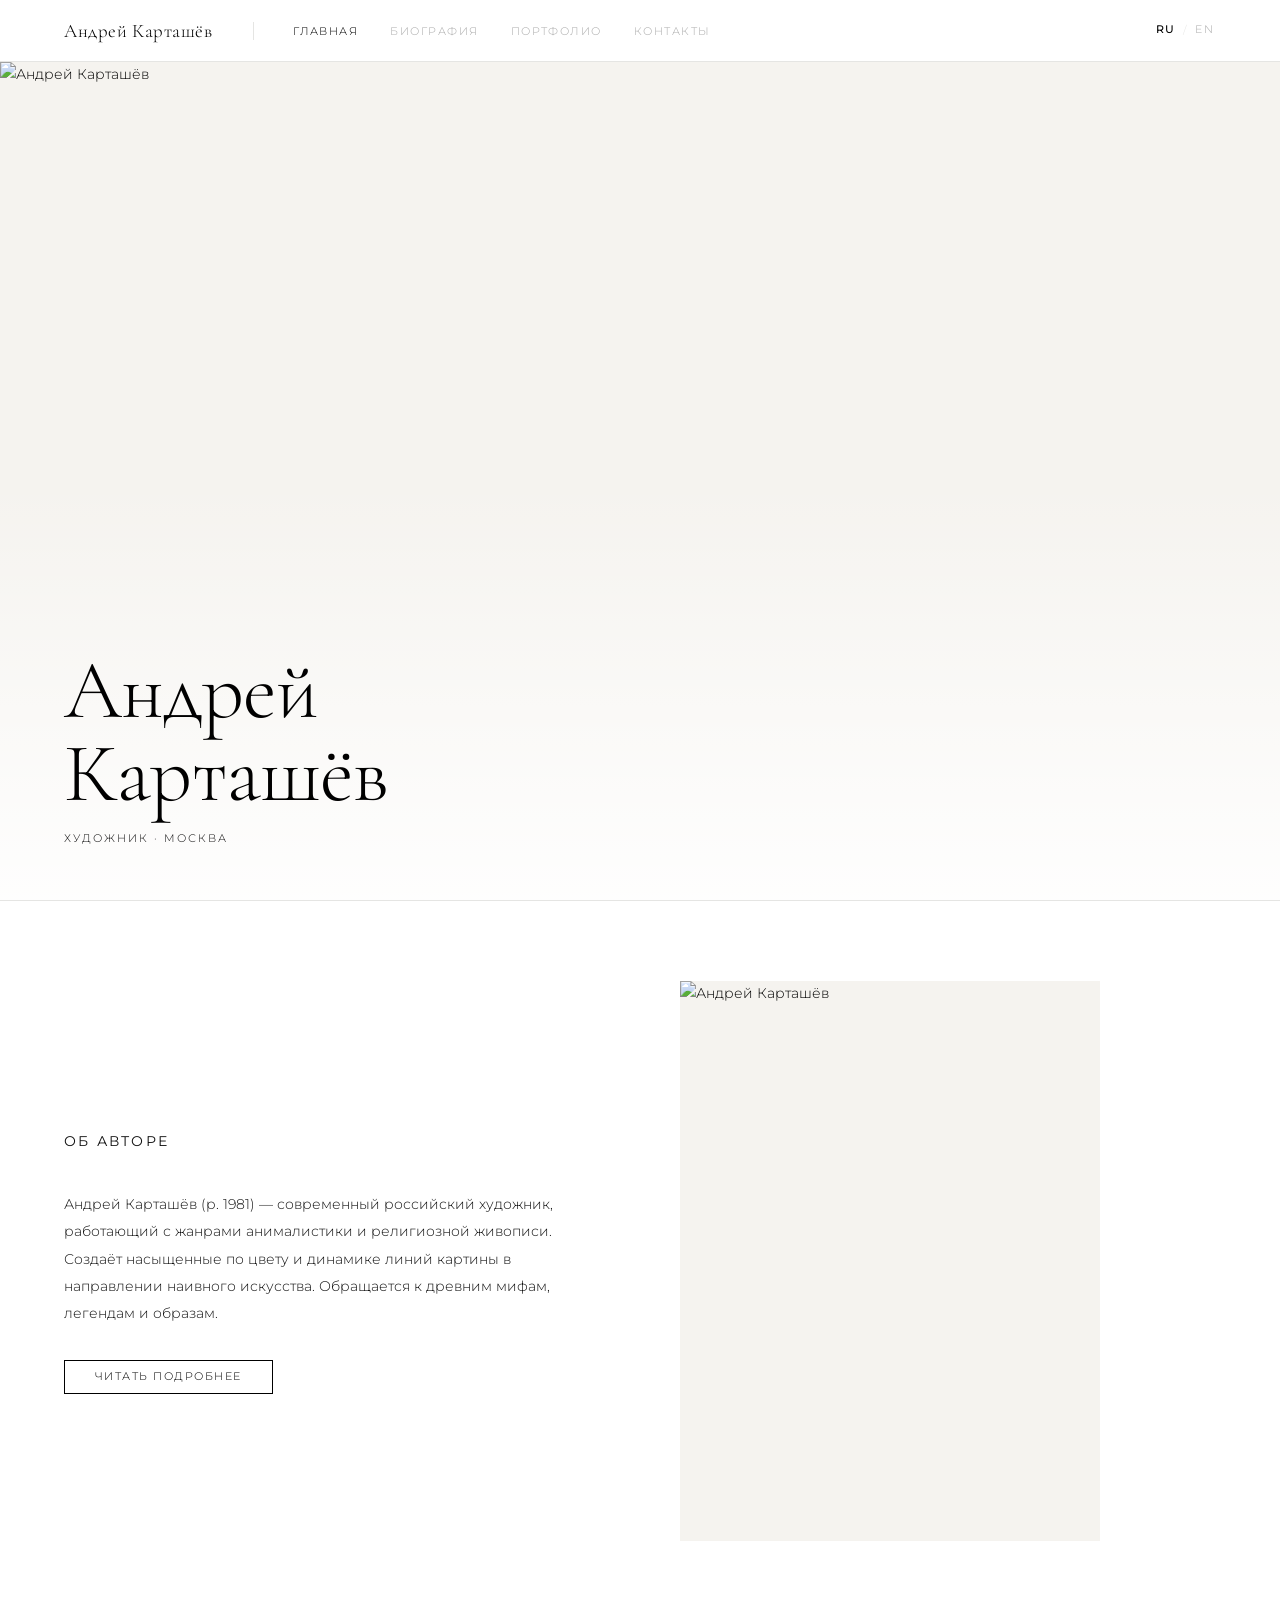
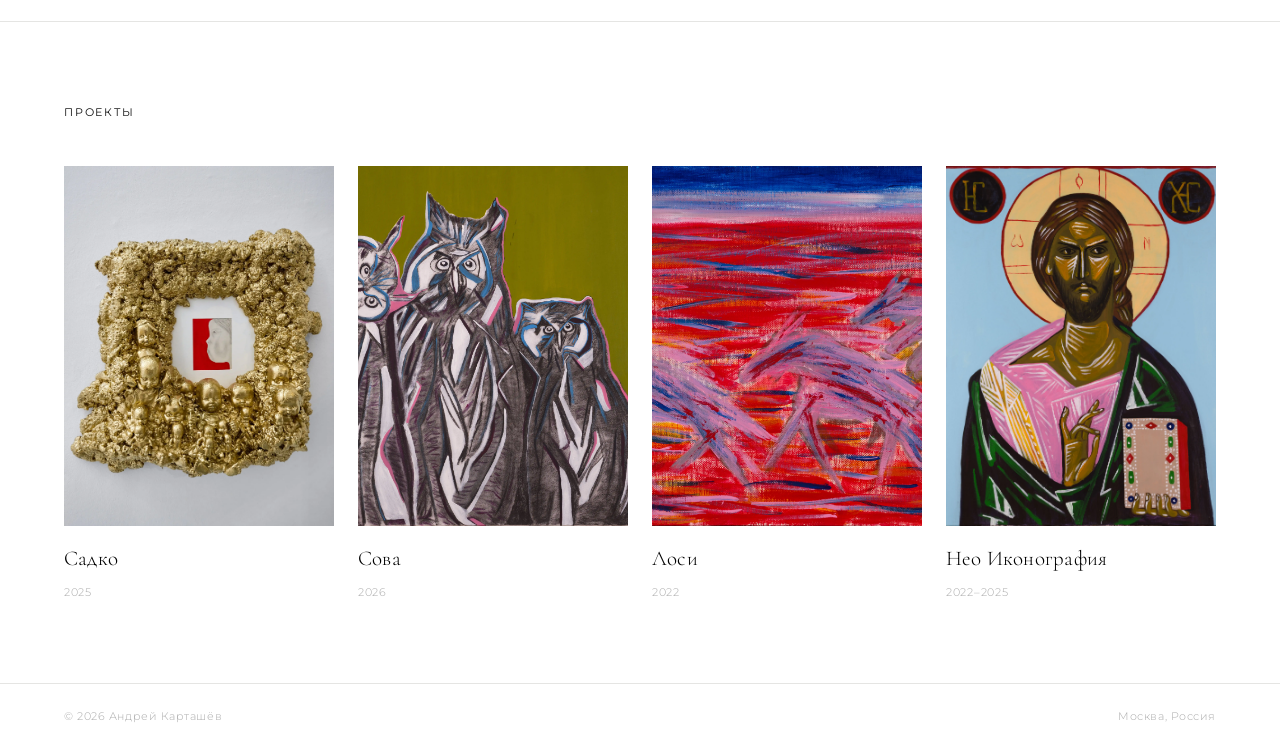
==== index.html @ fae1d316 "в" ====
<!DOCTYPE html>
<html lang="ru">
<head>
<meta charset="UTF-8">
<meta name="color-scheme" content="light only">

<meta name="viewport" content="width=device-width, initial-scale=1.0">
<title>Андрей Карташёв — Художник</title>
<meta name="description" content="Андрей Карташёв — современный российский художник. Живопись, анималистика, религиозная живопись.">
<link rel="preconnect" href="https://fonts.googleapis.com">
<link href="https://fonts.googleapis.com/css2?family=Cormorant+Garamond:ital,wght@0,300;0,400;1,300&family=Montserrat:wght@300;400;500&display=swap" rel="stylesheet">
<link rel="stylesheet" href="style.css">
</head>
<body>

<!-- ─── NAVIGATION ─── -->
<nav class="nav">
  <a href="index.html" class="nav-logo">Андрей Карташёв</a>
  <span class="nav-vdiv"></span>
  <ul class="nav-links">
    <li><a href="index.html" class="active" data-ru="Главная" data-en="Home">Главная</a></li>
    <li><a href="biography.html" data-ru="Биография" data-en="Biography">Биография</a></li>
    <li><a href="portfolio.html" data-ru="Портфолио" data-en="Portfolio">Портфолио</a></li>
    <li><a href="contacts.html" data-ru="Контакты" data-en="Contacts">Контакты</a></li>
  </ul>
  <div class="nav-lang">
    <button class="lang-btn active" data-lang="ru">RU</button>
    <span class="lang-sep">/</span>
    <button class="lang-btn" data-lang="en">EN</button>
  </div>
  <button class="nav-burger" id="burger" aria-label="Меню">
    <span></span><span></span><span></span>
  </button>
</nav>

<!-- Mobile menu -->
<div class="nav-mobile" id="mobile-menu">
  <a href="index.html" data-ru="Главная" data-en="Home">Главная</a>
  <a href="biography.html" data-ru="Биография" data-en="Biography">Биография</a>
  <a href="portfolio.html" data-ru="Портфолио" data-en="Portfolio">Портфолио</a>
  <a href="contacts.html" data-ru="Контакты" data-en="Contacts">Контакты</a>
  <div class="nav-lang" style="margin-top:8px;">
    <button class="lang-btn active" data-lang="ru">RU</button>
    <span class="lang-sep">/</span>
    <button class="lang-btn" data-lang="en">EN</button>
  </div>
</div>

<main class="page">

  <!-- ─── HERO ─── -->
  <section class="hero">
    <div class="hero-bg">
      <img src="img/hero.webp" alt="Андрей Карташёв" style="width:100%;height:100%;object-fit:cover;object-position:center top;" loading="eager">
    </div>
    <div class="hero-overlay"></div>
    <div class="hero-caption">
      <h1 class="hero-name lang-ru">Андрей<br>Карташёв</h1>
      <h1 class="hero-name lang-en hidden">Andrey<br>Kartashev</h1>
      <p class="hero-subtitle lang-ru">Художник · Москва</p>
      <p class="hero-subtitle lang-en hidden">Artist · Moscow</p>
    </div>
  </section>

  <!-- ─── ABOUT PREVIEW ─── -->
  <hr class="section-divider">
  <section class="section">
    <div class="about-grid">
      <div class="about-text">
        <p class="section-label lang-ru">Об авторе</p>
        <p class="section-label lang-en hidden">About</p>

        <p class="lang-ru">
          Андрей Карташёв (р. 1981) — современный российский художник, работающий
          с жанрами анималистики и религиозной живописи. Создаёт насыщенные по
          цвету и динамике линий картины в направлении наивного искусства.
          Обращается к древним мифам, легендам и образам.
        </p>
        <p class="lang-en hidden">
          Andrey Kartashev (b. 1981) is a contemporary Russian artist working in
          animal painting and religious art. He creates richly colored, dynamically
          expressive paintings in the tradition of naïve art, drawing on ancient
          myths, legends, and imagery.
        </p>

        <a href="biography.html" class="btn">
          <span data-ru="Читать подробнее" data-en="Read more">Читать подробнее</span>
        </a>
      </div>

      <div>
        <img src="img/portrait.webp" alt="Андрей Карташёв" class="ph ph-34" style="max-width:420px;" loading="lazy">
      </div>
    </div>
  </section>

  <!-- ─── PROJECTS ─── -->
  <hr class="section-divider">
  <section class="section">
    <p class="section-label" data-ru="Проекты" data-en="Projects">Проекты</p>
    <div class="projects-grid">

      <div class="proj-card">
        <a href="portfolio.html#sadko">
          <img src="img/Чернавушка.webp" alt="Садко" class="ph ph-34" loading="lazy">
          <p class="proj-card-name lang-ru">Садко</p>
          <p class="proj-card-name lang-en hidden">Sadko</p>
          <p class="proj-card-year">2025</p>
        </a>
      </div>

      <div class="proj-card">
        <a href="portfolio.html#sova">
          <img src="img/Камень.webp" alt="Сова" class="ph ph-34" loading="lazy">
          <p class="proj-card-name lang-ru">Сова</p>
          <p class="proj-card-name lang-en hidden">Owl</p>
          <p class="proj-card-year">2026</p>
        </a>
      </div>

      <div class="proj-card">
        <a href="portfolio.html#losi">
          <img src="img/Бег.webp" alt="Лоси" class="ph ph-34" loading="lazy">
          <p class="proj-card-name lang-ru">Лоси</p>
          <p class="proj-card-name lang-en hidden">Moose</p>
          <p class="proj-card-year">2022</p>
        </a>
      </div>

      <div class="proj-card">
        <a href="portfolio.html#neo">
          <img src="img/Пантократор.webp" alt="Нео Иконография" class="ph ph-34" loading="lazy">
          <p class="proj-card-name lang-ru">Нео Иконография</p>
          <p class="proj-card-name lang-en hidden">Neo Iconography</p>
          <p class="proj-card-year">2022–2025</p>
        </a>
      </div>

    </div>
  </section>

</main>

<footer>
  <span>© 2026 Андрей Карташёв</span>
  <span class="lang-ru">Москва, Россия</span>
  <span class="lang-en hidden">Moscow, Russia</span>
</footer>

<script src="lang.js"></script>
</body>
</html>
---- style.css ----
/* Kartashev Art ─ Main Stylesheet */

:root {
  --white: #ffffff;
  --ink: #000000;
  --ink-mid: #111111;
  --ink-light: #aaaaaa;
  --border: #e5e5e3;
  --bg-warm: #f5f3ef;
  --serif: 'Cormorant Garamond', serif;
  --sans: 'Montserrat', sans-serif;
  --nav-h: 62px;
  --gutter: clamp(24px, 5vw, 64px);
  --max: 1200px;
}

*, *::before, *::after { box-sizing: border-box; margin: 0; padding: 0; }
html {
  scroll-behavior: smooth;
  color-scheme: light only;
  background-color: #ffffff;
}
body {
  background: var(--white);
  background-color: #ffffff;
  color: var(--ink);
  font-family: var(--sans);
  font-weight: 300;
  font-size: 14px;
  line-height: 1.85;
  -webkit-font-smoothing: antialiased;
}
a { color: inherit; text-decoration: none; }
img { display: block; max-width: 100%; height: auto; }

/* ─── NAVIGATION ─────────────────────────────────── */
.nav {
  position: fixed;
  top: 0; left: 0; right: 0;
  z-index: 200;
  height: var(--nav-h);
  background: rgba(255,255,255,0.97);
  backdrop-filter: blur(10px);
  border-bottom: 0.5px solid var(--border);
  display: flex;
  align-items: center;
  padding: 0 var(--gutter);
  gap: 40px;
}
.nav-logo {
  font-family: var(--serif);
  font-size: 19px;
  font-weight: 300;
  letter-spacing: 0.03em;
  white-space: nowrap;
  flex-shrink: 0;
}
.nav-links {
  display: flex;
  gap: 32px;
  list-style: none;
  flex: 1;
}
.nav-links a {
  font-size: 10.5px;
  letter-spacing: 0.14em;
  text-transform: uppercase;
  color: var(--ink-light);
  transition: color .2s;
}
.nav-links a:hover, .nav-links a.active { color: var(--ink); }
.nav-lang {
  display: flex;
  align-items: center;
  gap: 6px;
  flex-shrink: 0;
}
.lang-btn {
  font: 300 10.5px/1 var(--sans);
  letter-spacing: 0.12em;
  text-transform: uppercase;
  color: var(--ink-light);
  cursor: pointer;
  background: none;
  border: none;
  padding: 3px 2px;
  transition: color .2s;
}
.lang-btn.active { color: var(--ink); font-weight: 500; }
.lang-sep { font-size: 11px; color: var(--border); user-select: none; }
.nav-burger {
  display: none;
  flex-direction: column;
  gap: 5px;
  cursor: pointer;
  background: none;
  border: none;
  padding: 4px;
}
.nav-burger span {
  display: block;
  width: 22px;
  height: 1px;
  background: var(--ink);
  transition: transform .25s, opacity .25s;
}
.nav-vdiv {
  width: 0.5px;
  height: 18px;
  background: var(--border);
  flex-shrink: 0;
}
.nav-mobile {
  display: none;
  position: fixed;
  top: var(--nav-h); left: 0; right: 0;
  background: var(--white);
  border-bottom: 0.5px solid var(--border);
  padding: 20px var(--gutter) 28px;
  z-index: 199;
  flex-direction: column;
  gap: 18px;
}
.nav-mobile.open { display: flex; }
.nav-mobile a {
  font-size: 12px;
  letter-spacing: 0.14em;
  text-transform: uppercase;
  color: var(--ink-mid);
}

/* ─── PAGE WRAPPER ───────────────────────────────── */
.page { padding-top: var(--nav-h); }

/* ─── HERO ───────────────────────────────────────── */
.hero {
  position: relative;
  height: calc(100vh - var(--nav-h));
  min-height: 500px;
  overflow: hidden;
  display: flex;
  align-items: flex-end;
}
.hero-bg {
  position: absolute;
  inset: 0;
  background: var(--bg-warm);
}
.hero-bg img {
  width: 100%;
  height: 100%;
  object-fit: cover;
  object-position: center top;
}
.hero-overlay {
  position: absolute;
  bottom: 0; left: 0; right: 0;
  height: 50%;
  background: linear-gradient(to top, rgba(255,255,255,.92) 0%, transparent 100%);
}
.hero-caption {
  position: relative;
  z-index: 2;
  padding: 0 var(--gutter) 52px;
  width: 100%;
}
.hero-name {
  font-family: var(--serif);
  font-size: clamp(44px, 6.5vw, 84px);
  font-weight: 300;
  line-height: 1.0;
  letter-spacing: -0.01em;
}
.hero-subtitle {
  font-size: 11px;
  letter-spacing: 0.18em;
  text-transform: uppercase;
  color: var(--ink-mid);
  margin-top: 12px;
}

/* ─── INNER PAGE HEADER ──────────────────────────── */
.page-head {
  padding: 72px var(--gutter) 56px;
  border-bottom: 0.5px solid var(--border);
  max-width: calc(var(--max) + var(--gutter) * 2);
  margin: 0 auto;
}
.page-head-label {
  font-size: 10px;
  letter-spacing: 0.2em;
  text-transform: uppercase;
  color: var(--ink-light);
  margin-bottom: 14px;
}
.page-head-title {
  font-family: var(--serif);
  font-size: clamp(44px, 6vw, 80px);
  font-weight: 300;
  line-height: 1.0;
  letter-spacing: -0.02em;
}

/* ─── GENERIC SECTION ────────────────────────────── */
.section {
  padding: 80px var(--gutter);
  max-width: calc(var(--max) + var(--gutter) * 2);
  margin: 0 auto;
}
.section-divider {
  border: none;
  border-top: 0.5px solid var(--border);
}
.section-label {
  font-size: 11px;
  letter-spacing: 0.16em;
  text-transform: uppercase;
  color: var(--ink-mid);
  margin-bottom: 36px;
  font-weight: 400;
}

/* ─── ABOUT PREVIEW ──────────────────────────────── */
.about-grid {
  display: grid;
  grid-template-columns: 1fr 1fr;
  gap: 80px;
  align-items: center;
}
.about-text p {
  font-size: 14px;
  line-height: 1.95;
  color: var(--ink-mid);
  max-width: 500px;
}

/* ─── PROJECTS GRID ──────────────────────────────── */
.projects-grid {
  display: grid;
  grid-template-columns: repeat(4, 1fr);
  gap: 24px;
  margin-top: 44px;
}
.proj-card { cursor: pointer; }
.proj-card a { display: block; color: inherit; text-decoration: none; }
.proj-card .ph { transition: opacity .3s; }
.proj-card:hover .ph { opacity: .82; }
.proj-card-name {
  font-family: var(--serif);
  font-size: 21px;
  font-weight: 300;
  margin-top: 14px;
  letter-spacing: 0.01em;
}
.proj-card-year {
  font-size: 10.5px;
  color: var(--ink-light);
  letter-spacing: 0.07em;
  margin-top: 4px;
}

/* ─── BUTTON ─────────────────────────────────────── */
.btn {
  display: inline-block;
  margin-top: 32px;
  padding: 11px 30px;
  border: 0.5px solid var(--ink);
  font: 300 10.5px/1 var(--sans);
  letter-spacing: 0.14em;
  text-transform: uppercase;
  transition: background .22s, color .22s;
  cursor: pointer;
  background: none;
  color: var(--ink);
}
.btn:hover { background: var(--ink); color: var(--white); }
.btn-dl {
  display: inline-flex;
  align-items: center;
  gap: 10px;
  padding: 11px 30px;
  border: 0.5px solid var(--ink);
  font: 400 10.5px/1 var(--sans);
  letter-spacing: 0.14em;
  text-transform: uppercase;
  background: var(--ink);
  color: var(--white);
  cursor: pointer;
  transition: background .22s, color .22s;
}
.btn-dl:hover { background: none; color: var(--ink); }
.btn-dl svg { width: 14px; height: 14px; fill: currentColor; flex-shrink: 0; }

/* ─── IMAGE PLACEHOLDER ──────────────────────────── */
.ph {
  background: var(--bg-warm);
  width: 100%;
  display: block;
  object-fit: cover;
}
.ph-34 { aspect-ratio: 3/4; }
.ph-43 { aspect-ratio: 4/3; }
.ph-11 { aspect-ratio: 1/1; }
.ph-portrait { aspect-ratio: 2/3; }
.ph img {
  width: 100%; height: 100%;
  object-fit: cover;
  display: block;
}

/* ─── BIO PAGE ───────────────────────────────────── */
.bio-grid {
  display: grid;
  grid-template-columns: 300px 1fr;
  gap: 80px;
  align-items: start;
}
.bio-photo { position: sticky; top: calc(var(--nav-h) + 40px); }
.bio-text p {
  margin-bottom: 22px;
  line-height: 1.95;
  color: var(--ink-mid);
  font-size: 14.5px;
}
.bio-text p:last-child { margin-bottom: 0; }
.bio-exhibitions {
  margin-top: 48px;
  padding-top: 32px;
  border-top: 0.5px solid var(--border);
}
.bio-exhibitions h3 {
  font-size: 10px;
  letter-spacing: 0.2em;
  text-transform: uppercase;
  color: var(--ink-light);
  margin-bottom: 20px;
}
.exhibition-row {
  display: flex;
  gap: 24px;
  padding: 10px 0;
  border-bottom: 0.5px solid var(--border);
  font-size: 13px;
  align-items: baseline;
}
.exhibition-row:last-child { border: none; }
.exh-year {
  color: var(--ink-light);
  font-size: 11px;
  letter-spacing: 0.06em;
  min-width: 44px;
  flex-shrink: 0;
}
.exh-name { color: var(--ink-mid); line-height: 1.5; }

/* ─── ARTIST STATEMENT ───────────────────────────── */
.statement-wrap {
  max-width: 860px;
}
.statement-top {
  display: flex;
  justify-content: space-between;
  align-items: flex-end;
  margin-bottom: 48px;
  gap: 24px;
  flex-wrap: wrap;
}
.statement-text p {
  font-family: var(--serif);
  font-size: clamp(16px, 1.8vw, 21px);
  font-weight: 300;
  line-height: 1.75;
  color: var(--ink-mid);
  margin-bottom: 28px;
}
.statement-text p:first-child {
  font-size: clamp(19px, 2.2vw, 26px);
  color: var(--ink);
  margin-bottom: 36px;
}
.statement-text p:last-child { margin-bottom: 0; }

/* ─── PORTFOLIO PROJECTS ─────────────────────────── */
.pf-project { margin-bottom: 80px; }
.pf-project-head {
  display: flex;
  align-items: baseline;
  gap: 18px;
  margin-bottom: 28px;
  padding-bottom: 14px;
  border-bottom: 0.5px solid var(--border);
}
.pf-project-head h2 {
  font-family: var(--serif);
  font-size: 30px;
  font-weight: 300;
}
.pf-project-head .yr {
  font-size: 10.5px;
  color: var(--ink-light);
  letter-spacing: 0.07em;
}
.works-grid {
  display: grid;
  grid-template-columns: repeat(3, 1fr);
  gap: 18px;
  align-items: center;
}
.work-title {
  margin-top: 10px;
  font-size: 15px;
  color: var(--ink);
  line-height: 1.4;
}
.work-meta {
  font-size: 12px;
  color: var(--ink-light);
  margin-top: 3px;
  letter-spacing: 0.03em;
}

/* ─── CONTACTS PAGE ──────────────────────────────── */
.contacts-wrap {
  min-height: calc(100vh - var(--nav-h) - 64px);
  display: flex;
  align-items: center;
  padding: 80px var(--gutter);
}
.contacts-inner { max-width: 480px; }
.contacts-name {
  font-family: var(--serif);
  font-size: clamp(38px, 5.5vw, 64px);
  font-weight: 300;
  line-height: 1.05;
  margin-bottom: 8px;
}
.contacts-loc {
  font-size: 10.5px;
  letter-spacing: 0.15em;
  text-transform: uppercase;
  color: var(--ink-light);
  margin-bottom: 56px;
}
.contact-item { margin-bottom: 36px; }
.contact-label {
  font-size: 9.5px;
  letter-spacing: 0.2em;
  text-transform: uppercase;
  color: var(--ink-light);
  margin-bottom: 6px;
}
.contact-value {
  font-family: var(--serif);
  font-size: clamp(20px, 2.5vw, 26px);
  font-weight: 300;
  letter-spacing: 0.02em;
}
.contact-value a:hover { text-decoration: underline; text-underline-offset: 4px; }

/* ─── FOOTER ─────────────────────────────────────── */
footer {
  border-top: 0.5px solid var(--border);
  padding: 22px var(--gutter);
  display: flex;
  justify-content: space-between;
  align-items: center;
  font-size: 11px;
  color: var(--ink-light);
  letter-spacing: 0.05em;
}

/* ─── LANG CLASSES ───────────────────────────────── */
.lang-ru, .lang-en { }
.hidden { display: none !important; }

/* ─── RESPONSIVE ─────────────────────────────────── */
@media (max-width: 960px) {
  .about-grid { grid-template-columns: 1fr; gap: 40px; }
  .bio-grid { grid-template-columns: 1fr; gap: 40px; }
  .bio-photo { position: static; }
  .projects-grid { grid-template-columns: repeat(2, 1fr); gap: 16px; }
  .works-grid { grid-template-columns: repeat(2, 1fr); }
}
@media (max-width: 640px) {
  .nav-links { display: none; }
  .nav-burger { display: flex; }
  .works-grid { grid-template-columns: repeat(2, 1fr); gap: 12px; }
  .hero-caption { padding-bottom: 40px; }
  footer { flex-direction: column; gap: 6px; text-align: center; }
}
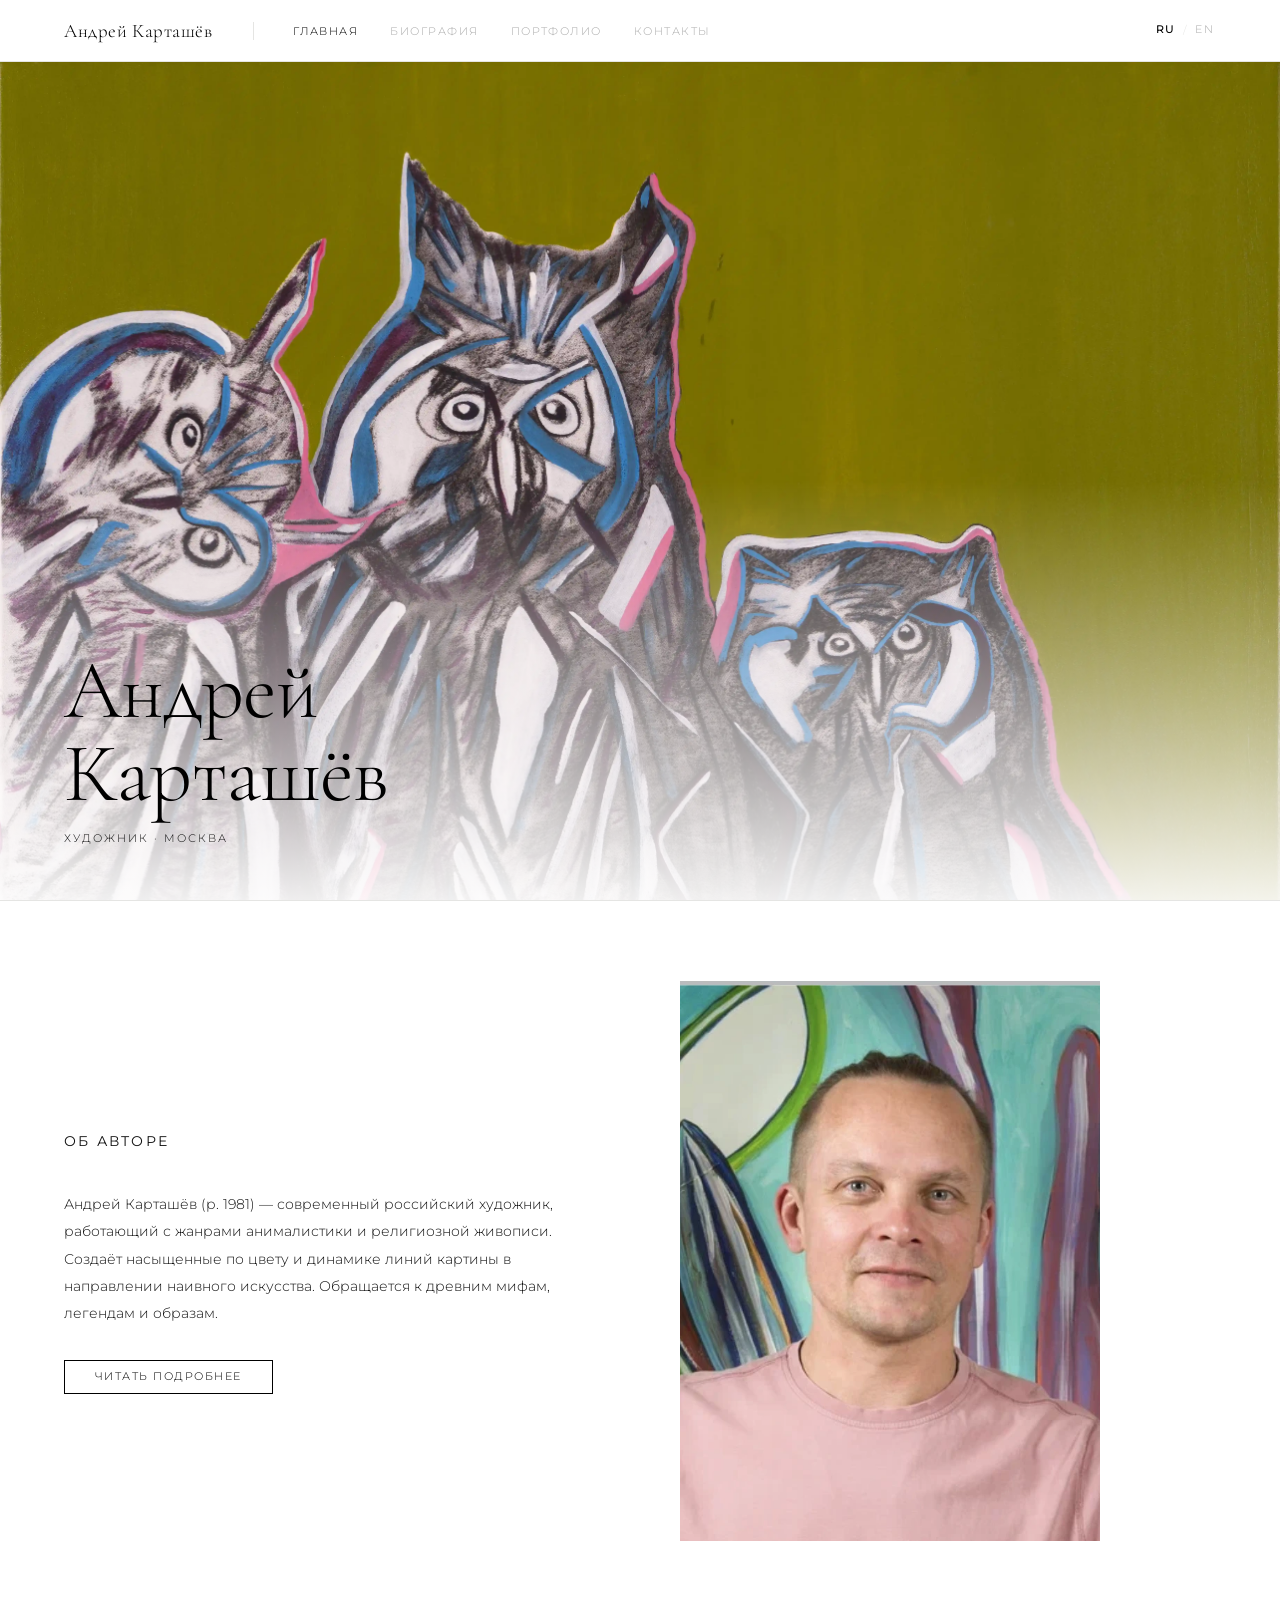
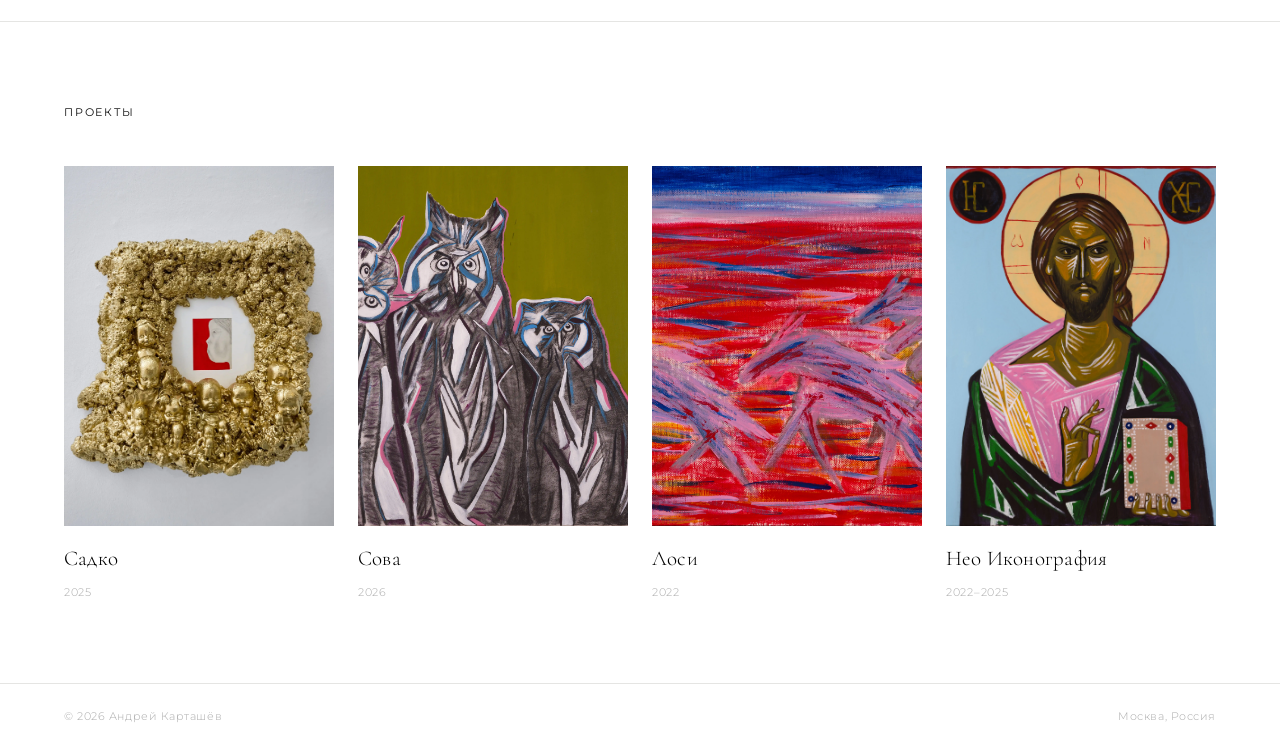
==== commit 6251f5ff: "Update index.html" ====
--- a/index.html
+++ b/index.html
@@ -51,7 +51,7 @@
   <!-- ─── HERO ─── -->
   <section class="hero">
     <div class="hero-bg">
-      <img src="img/hero.webp" alt="Андрей Карташёв" style="width:100%;height:100%;object-fit:cover;object-position:center top;" loading="eager">
+      <img src="img/Камень.webp" alt="Андрей Карташёв" style="width:100%;height:100%;object-fit:cover;object-position:center top;" loading="eager">
     </div>
     <div class="hero-overlay"></div>
     <div class="hero-caption">
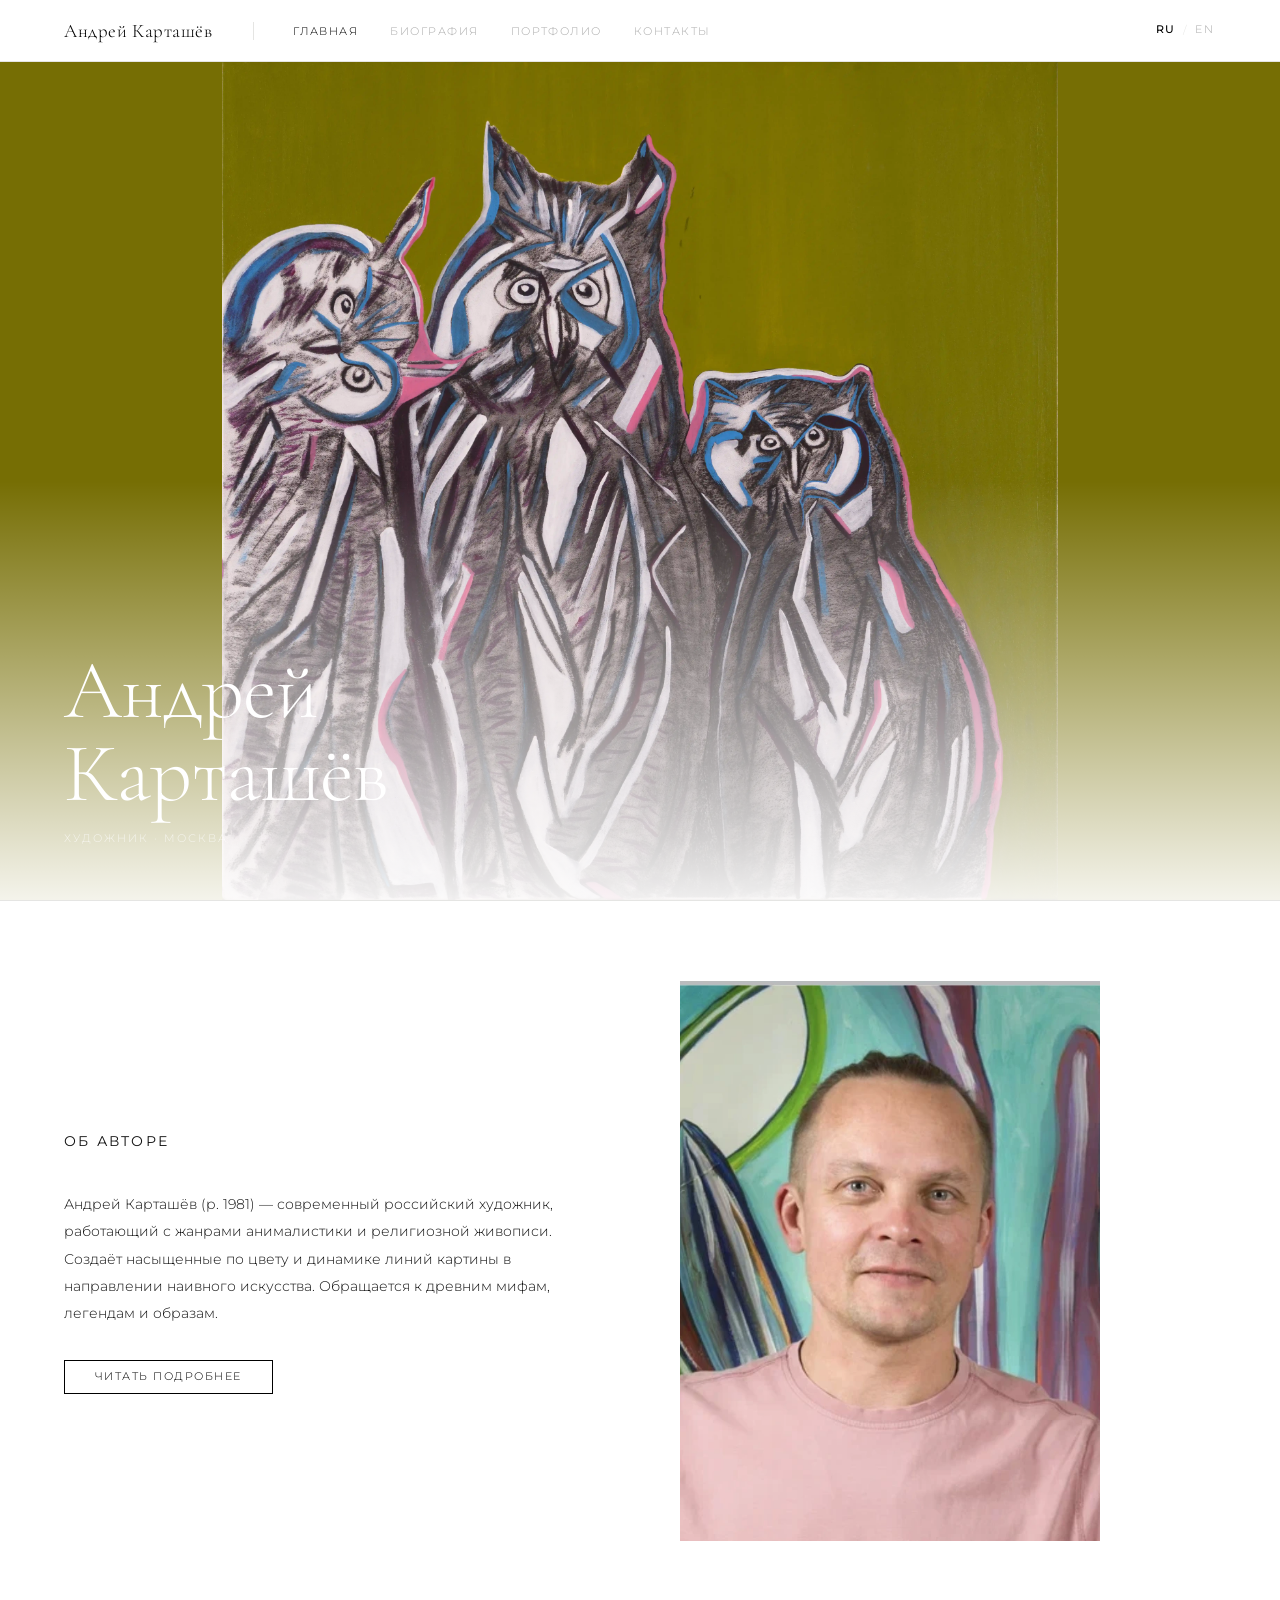
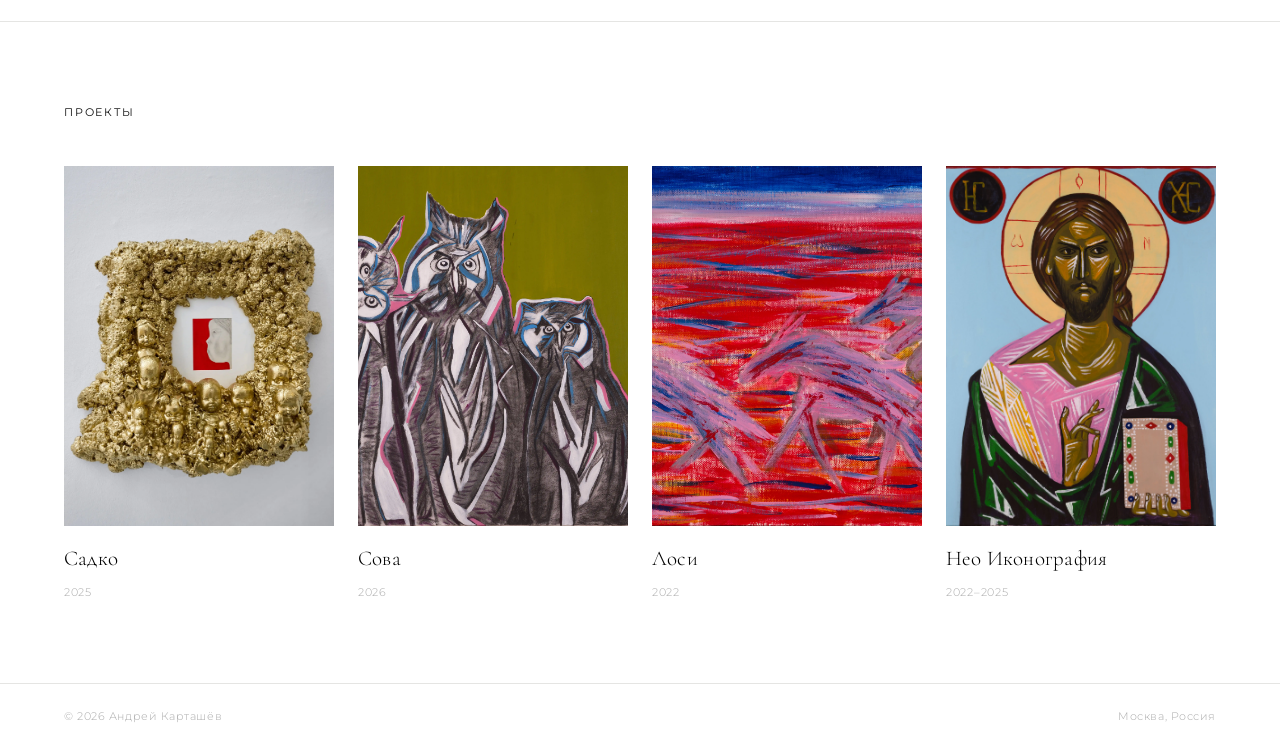
==== commit db0dfc0e: "d" ====
--- a/index.html
+++ b/index.html
@@ -50,8 +50,8 @@
 
   <!-- ─── HERO ─── -->
   <section class="hero">
-    <div class="hero-bg">
-      <img src="img/Камень.webp" alt="Андрей Карташёв" style="width:100%;height:100%;object-fit:cover;object-position:center top;" loading="eager">
+    <div class="hero-bg" style="background-color:#766e04;">
+      <img src="img/Камень.webp" alt="Андрей Карташёв" style="width:100%;height:100%;object-fit:contain;" loading="eager">
     </div>
     <div class="hero-overlay"></div>
     <div class="hero-caption">
--- a/style.css
+++ b/style.css
@@ -163,6 +163,7 @@
   z-index: 2;
   padding: 0 var(--gutter) 52px;
   width: 100%;
+  color: #ffffff;
 }
 .hero-name {
   font-family: var(--serif);
@@ -170,12 +171,13 @@
   font-weight: 300;
   line-height: 1.0;
   letter-spacing: -0.01em;
+  color: #ffffff;
 }
 .hero-subtitle {
   font-size: 11px;
   letter-spacing: 0.18em;
   text-transform: uppercase;
-  color: var(--ink-mid);
+  color: rgba(255,255,255,0.7);
   margin-top: 12px;
 }
 
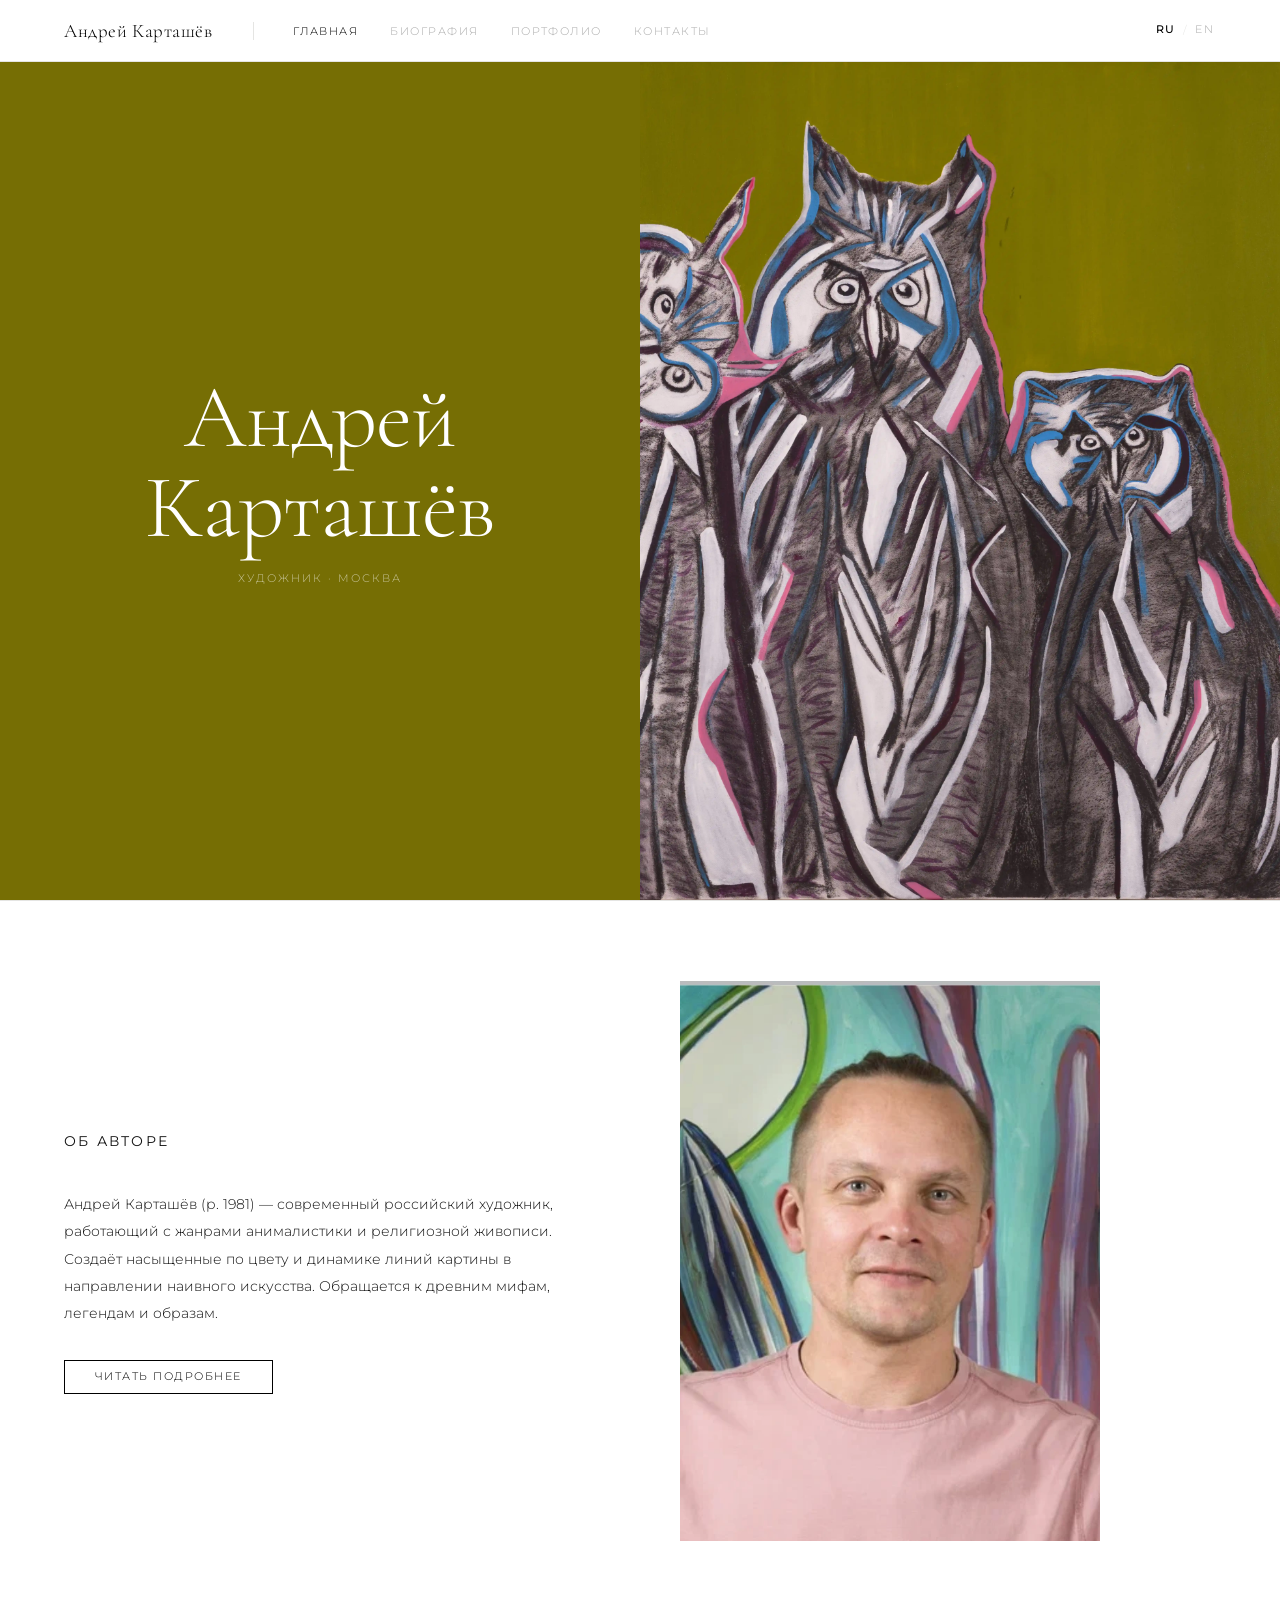
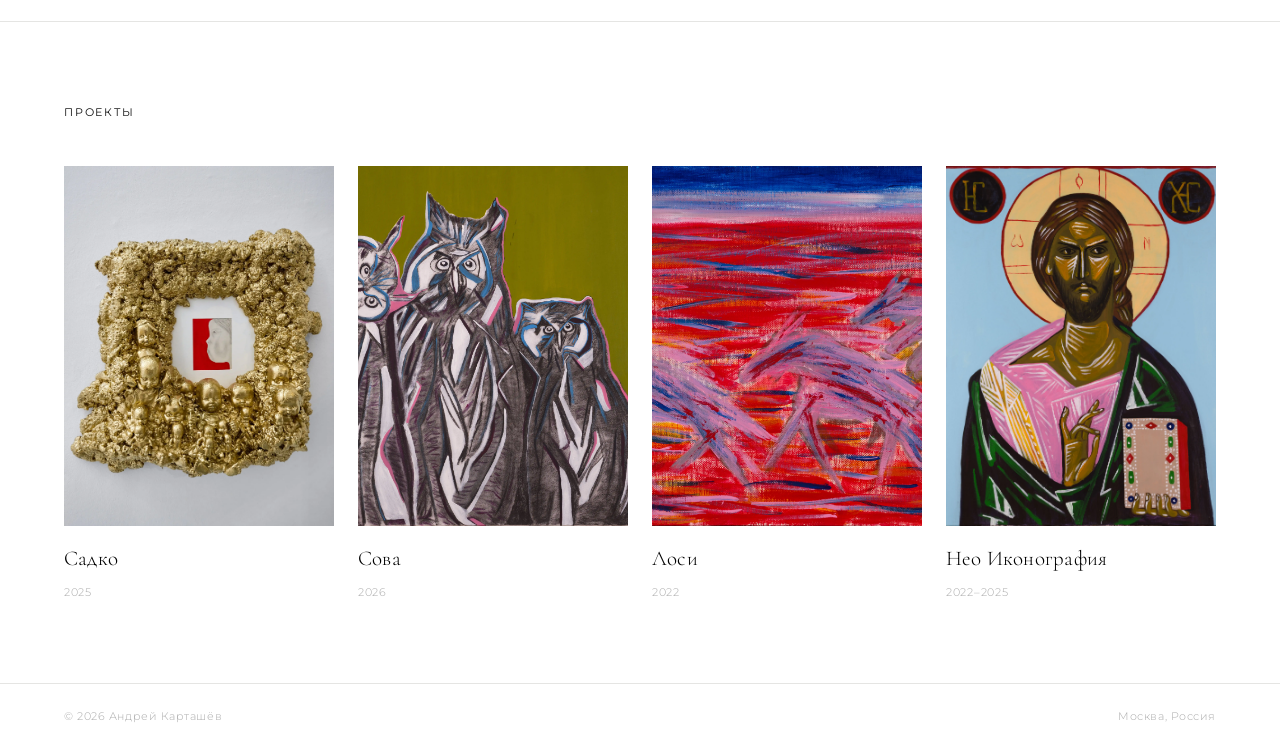
==== commit 5bcda961: "d" ====
--- a/index.html
+++ b/index.html
@@ -50,15 +50,16 @@
 
   <!-- ─── HERO ─── -->
   <section class="hero">
-    <div class="hero-bg" style="background-color:#766e04;">
-      <img src="img/Камень.webp" alt="Андрей Карташёв" style="width:100%;height:100%;object-fit:contain;" loading="eager">
+    <div class="hero-text-side">
+      <div class="hero-caption">
+        <h1 class="hero-name lang-ru">Андрей<br>Карташёв</h1>
+        <h1 class="hero-name lang-en hidden">Andrey<br>Kartashev</h1>
+        <p class="hero-subtitle lang-ru">Художник · Москва</p>
+        <p class="hero-subtitle lang-en hidden">Artist · Moscow</p>
+      </div>
     </div>
-    <div class="hero-overlay"></div>
-    <div class="hero-caption">
-      <h1 class="hero-name lang-ru">Андрей<br>Карташёв</h1>
-      <h1 class="hero-name lang-en hidden">Andrey<br>Kartashev</h1>
-      <p class="hero-subtitle lang-ru">Художник · Москва</p>
-      <p class="hero-subtitle lang-en hidden">Artist · Moscow</p>
+    <div class="hero-img-side">
+      <img src="img/Камень.webp" alt="Андрей Карташёв" loading="eager">
     </div>
   </section>
 
--- a/style.css
+++ b/style.css
@@ -134,40 +134,36 @@
 
 /* ─── HERO ───────────────────────────────────────── */
 .hero {
-  position: relative;
   height: calc(100vh - var(--nav-h));
-  min-height: 500px;
+  min-height: 480px;
+  display: grid;
+  grid-template-columns: 1fr 1fr;
+}
+.hero-text-side {
+  background: #766e04;
+  display: flex;
+  align-items: center;
+  justify-content: center;
+  padding: 48px var(--gutter);
+  order: 1;
+}
+.hero-img-side {
   overflow: hidden;
-  display: flex;
-  align-items: flex-end;
-}
-.hero-bg {
-  position: absolute;
-  inset: 0;
-  background: var(--bg-warm);
-}
-.hero-bg img {
+  order: 2;
+}
+.hero-img-side img {
   width: 100%;
   height: 100%;
   object-fit: cover;
-  object-position: center top;
-}
-.hero-overlay {
-  position: absolute;
-  bottom: 0; left: 0; right: 0;
-  height: 50%;
-  background: linear-gradient(to top, rgba(255,255,255,.92) 0%, transparent 100%);
+  object-position: center;
+  display: block;
 }
 .hero-caption {
-  position: relative;
-  z-index: 2;
-  padding: 0 var(--gutter) 52px;
-  width: 100%;
-  color: #ffffff;
+  text-align: center;
 }
 .hero-name {
   font-family: var(--serif);
-  font-size: clamp(44px, 6.5vw, 84px);
+  font-size: clamp(52px, 7vw, 110px);
   font-weight: 300;
   line-height: 1.0;
   letter-spacing: -0.01em;
@@ -177,8 +173,8 @@
   font-size: 11px;
   letter-spacing: 0.18em;
   text-transform: uppercase;
-  color: rgba(255,255,255,0.7);
-  margin-top: 12px;
+  color: rgba(255,255,255,0.6);
+  margin-top: 16px;
 }
 
 /* ─── INNER PAGE HEADER ──────────────────────────── */
@@ -487,6 +483,23 @@
   .nav-links { display: none; }
   .nav-burger { display: flex; }
   .works-grid { grid-template-columns: repeat(2, 1fr); gap: 12px; }
-  .hero-caption { padding-bottom: 40px; }
   footer { flex-direction: column; gap: 6px; text-align: center; }
-}
+
+  /* Hero mobile: text on top, image below */
+  .hero {
+    grid-template-columns: 1fr;
+    grid-template-rows: auto auto;
+    height: auto;
+    min-height: unset;
+  }
+  .hero-text-side {
+    order: 1;
+    padding: 56px var(--gutter);
+    min-height: 44vw;
+  }
+  .hero-img-side {
+    order: 2;
+    height: 100vw;
+  }
+  .hero-caption { padding-bottom: 0; }
+}
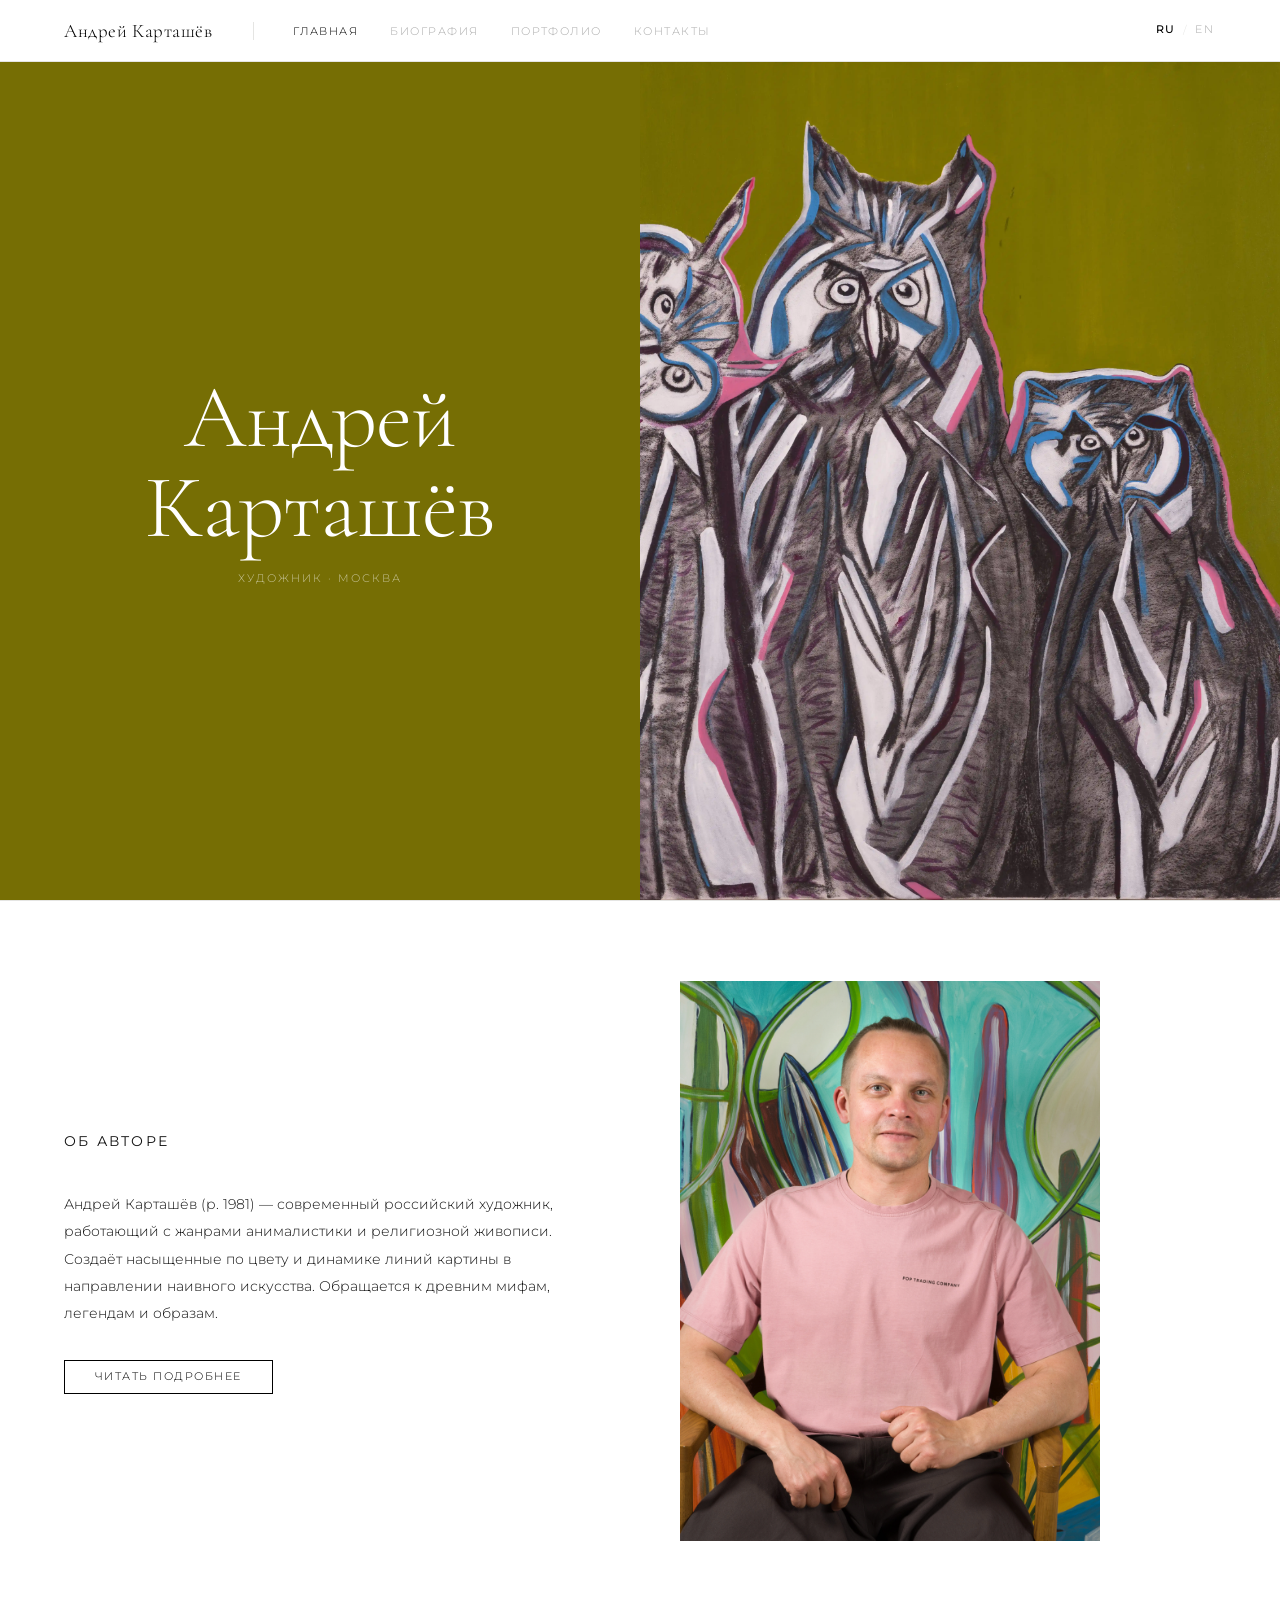
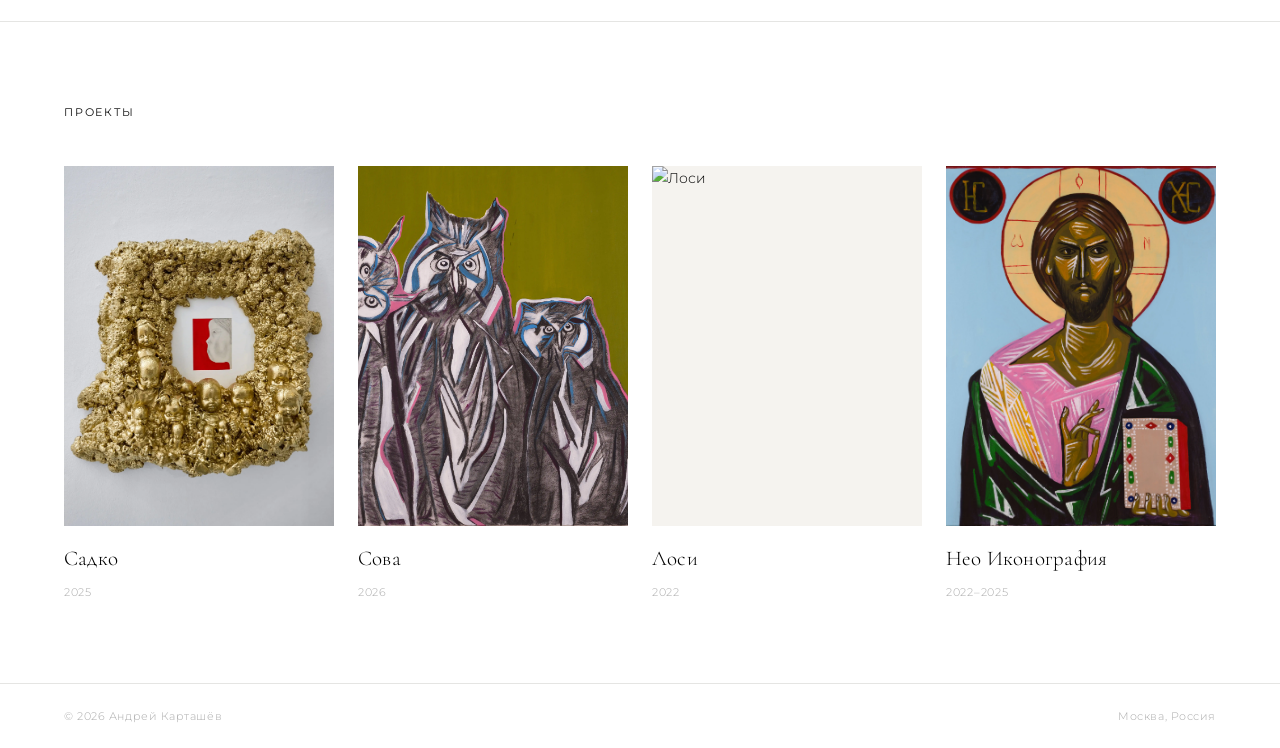
==== commit 68fd4440: "в" ====
--- a/index.html
+++ b/index.html
@@ -121,7 +121,7 @@
 
       <div class="proj-card">
         <a href="portfolio.html#losi">
-          <img src="img/Бег.webp" alt="Лоси" class="ph ph-34" loading="lazy">
+          <img src="img/Лес.webp" alt="Лоси" class="ph ph-34" loading="lazy">
           <p class="proj-card-name lang-ru">Лоси</p>
           <p class="proj-card-name lang-en hidden">Moose</p>
           <p class="proj-card-year">2022</p>
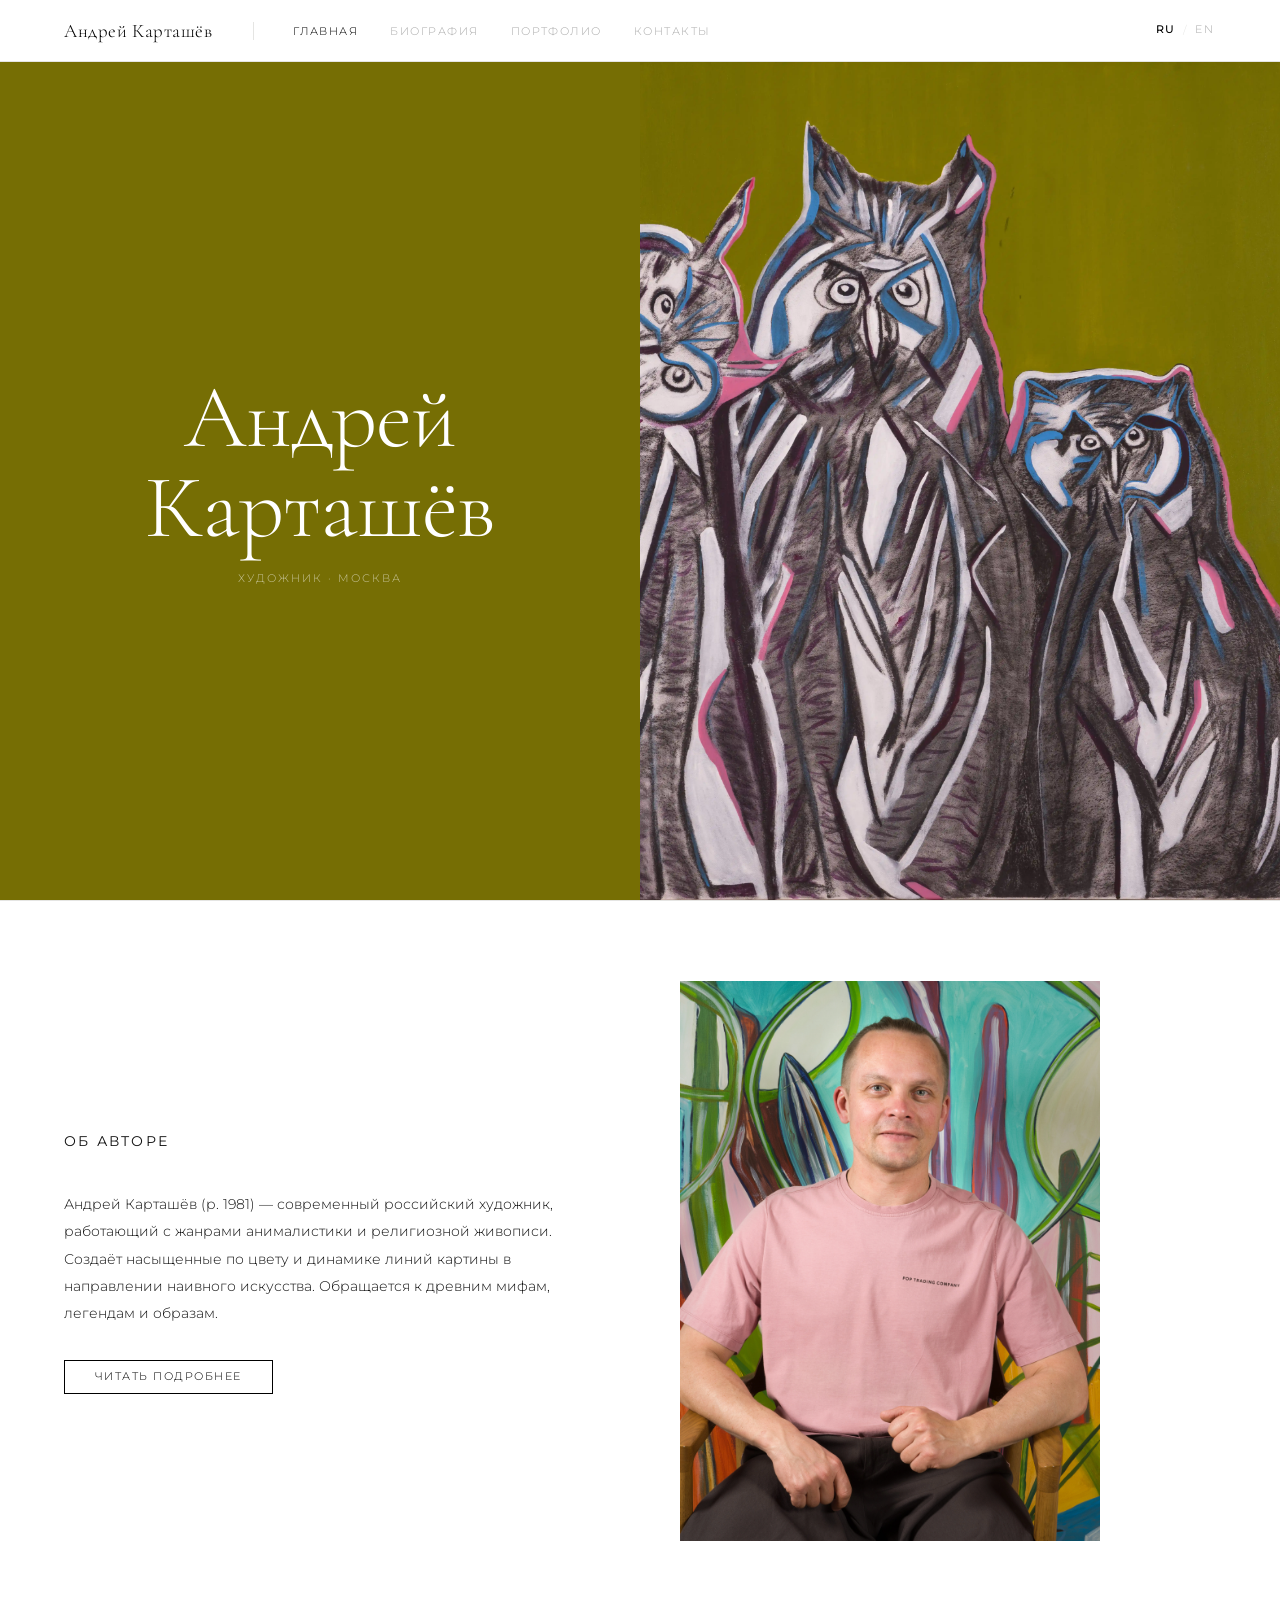
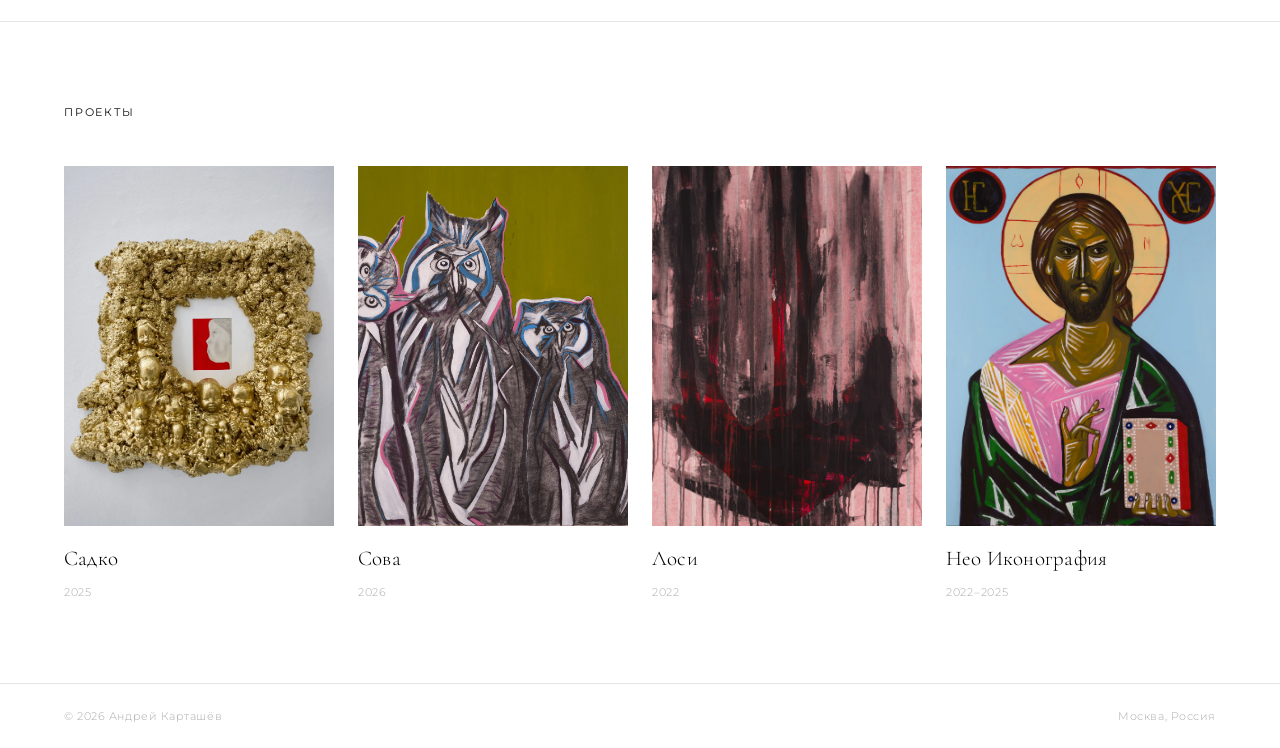
==== commit 5aa2c210: "Update index.html" ====
--- a/index.html
+++ b/index.html
@@ -121,7 +121,7 @@
 
       <div class="proj-card">
         <a href="portfolio.html#losi">
-          <img src="img/Лес.webp" alt="Лоси" class="ph ph-34" loading="lazy">
+          <img src="img/Дух.webp" alt="Лоси" class="ph ph-34" loading="lazy">
           <p class="proj-card-name lang-ru">Лоси</p>
           <p class="proj-card-name lang-en hidden">Moose</p>
           <p class="proj-card-year">2022</p>
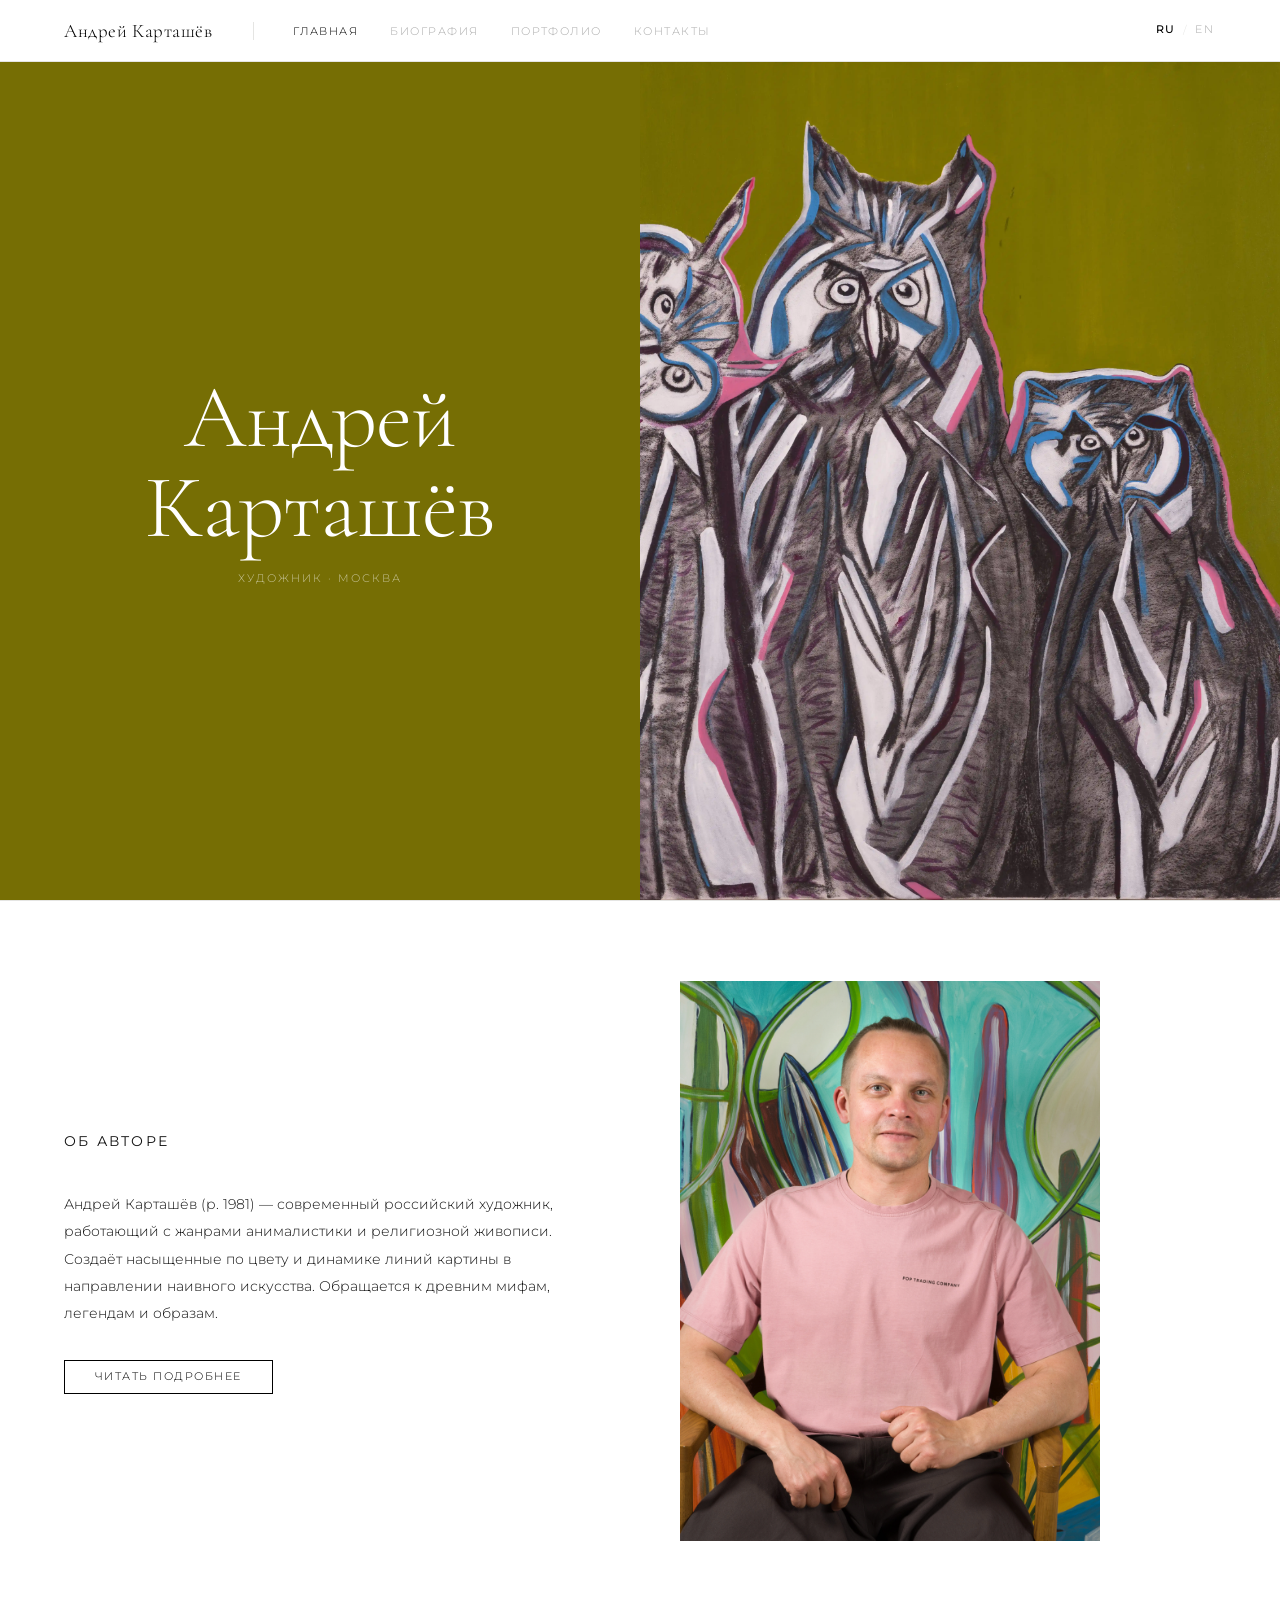
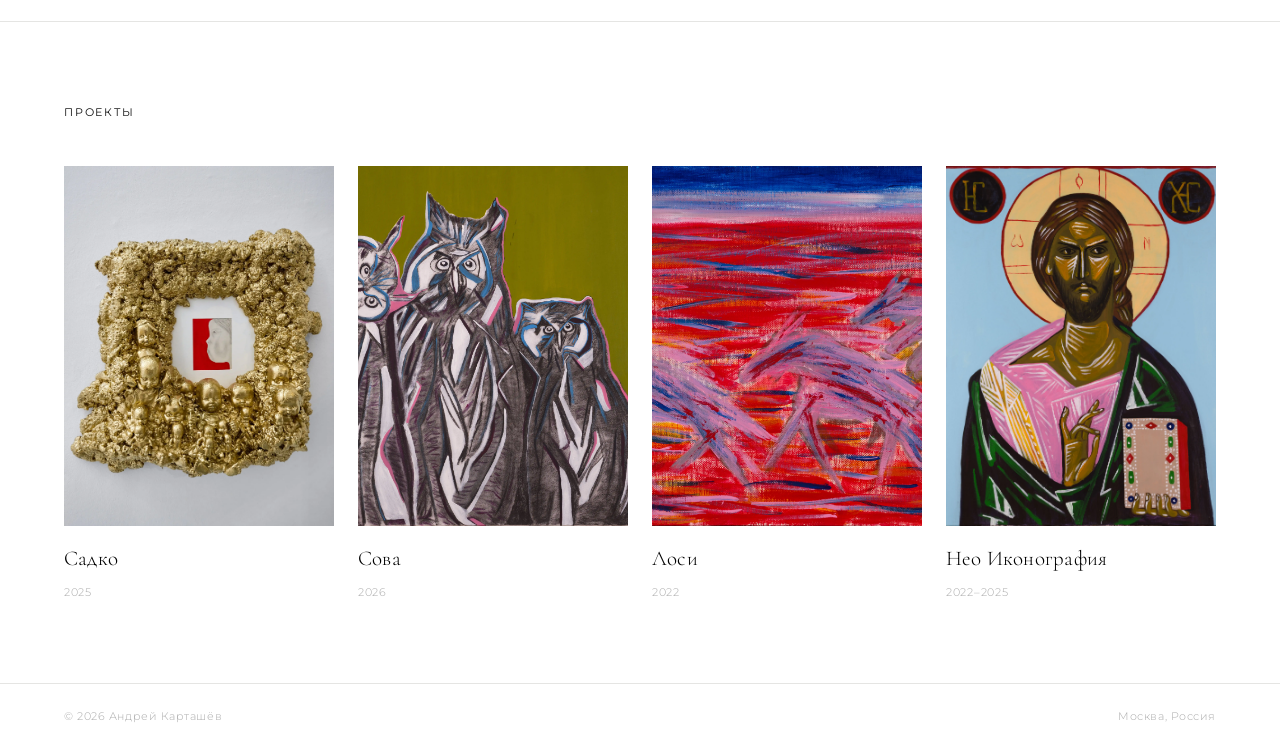
==== commit 70227209: "в" ====
--- a/index.html
+++ b/index.html
@@ -50,7 +50,7 @@
 
   <!-- ─── HERO ─── -->
   <section class="hero">
-    <div class="hero-text-side">
+    <div class="hero-text-side" style="background:#766e04;display:flex;align-items:center;justify-content:center;padding:48px 40px;">
       <div class="hero-caption">
         <h1 class="hero-name lang-ru">Андрей<br>Карташёв</h1>
         <h1 class="hero-name lang-en hidden">Andrey<br>Kartashev</h1>
@@ -58,8 +58,8 @@
         <p class="hero-subtitle lang-en hidden">Artist · Moscow</p>
       </div>
     </div>
-    <div class="hero-img-side">
-      <img src="img/Камень.webp" alt="Андрей Карташёв" loading="eager">
+    <div class="hero-img-side" style="overflow:hidden;">
+      <img src="img/Камень.webp" alt="Андрей Карташёв" loading="eager" style="width:100%;height:100%;object-fit:cover;display:block;">
     </div>
   </section>
 
@@ -121,7 +121,7 @@
 
       <div class="proj-card">
         <a href="portfolio.html#losi">
-          <img src="img/Дух.webp" alt="Лоси" class="ph ph-34" loading="lazy">
+          <img src="img/Бег.webp" alt="Лоси" class="ph ph-34" loading="lazy">
           <p class="proj-card-name lang-ru">Лоси</p>
           <p class="proj-card-name lang-en hidden">Moose</p>
           <p class="proj-card-year">2022</p>
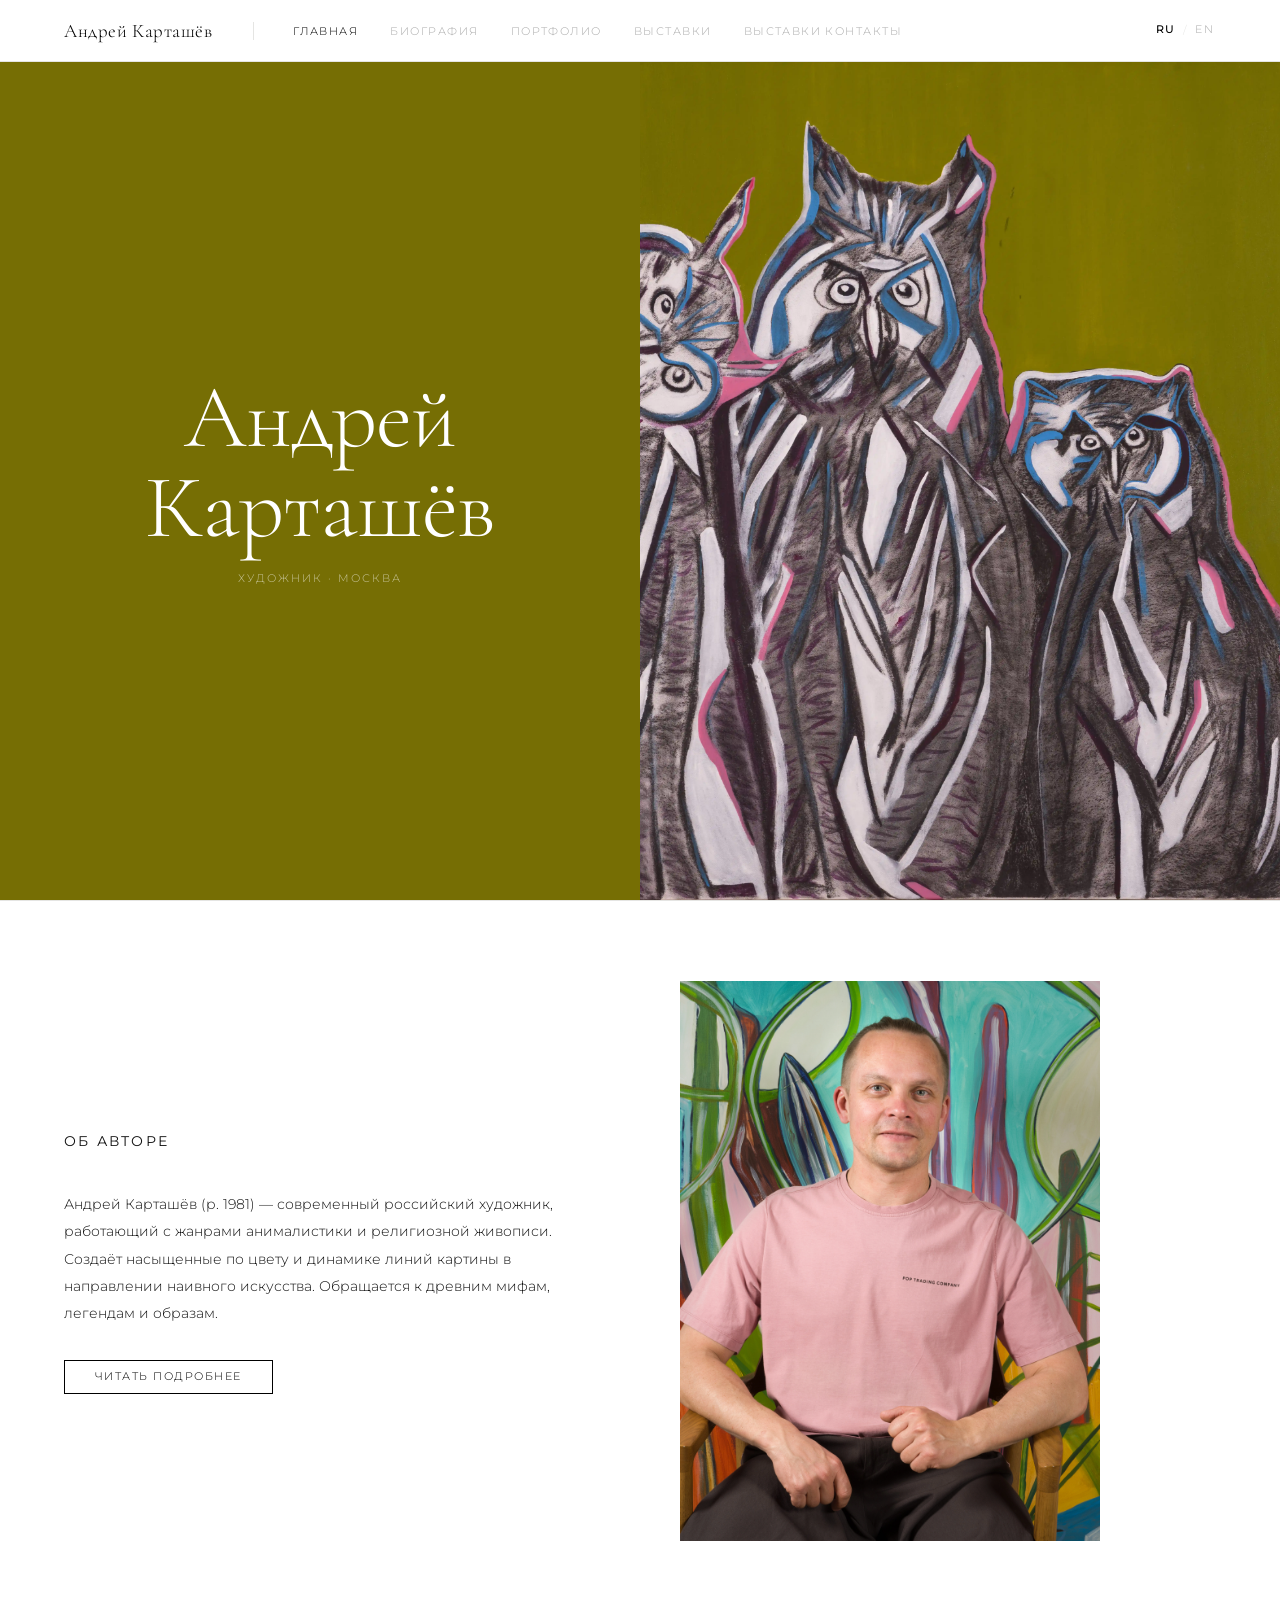
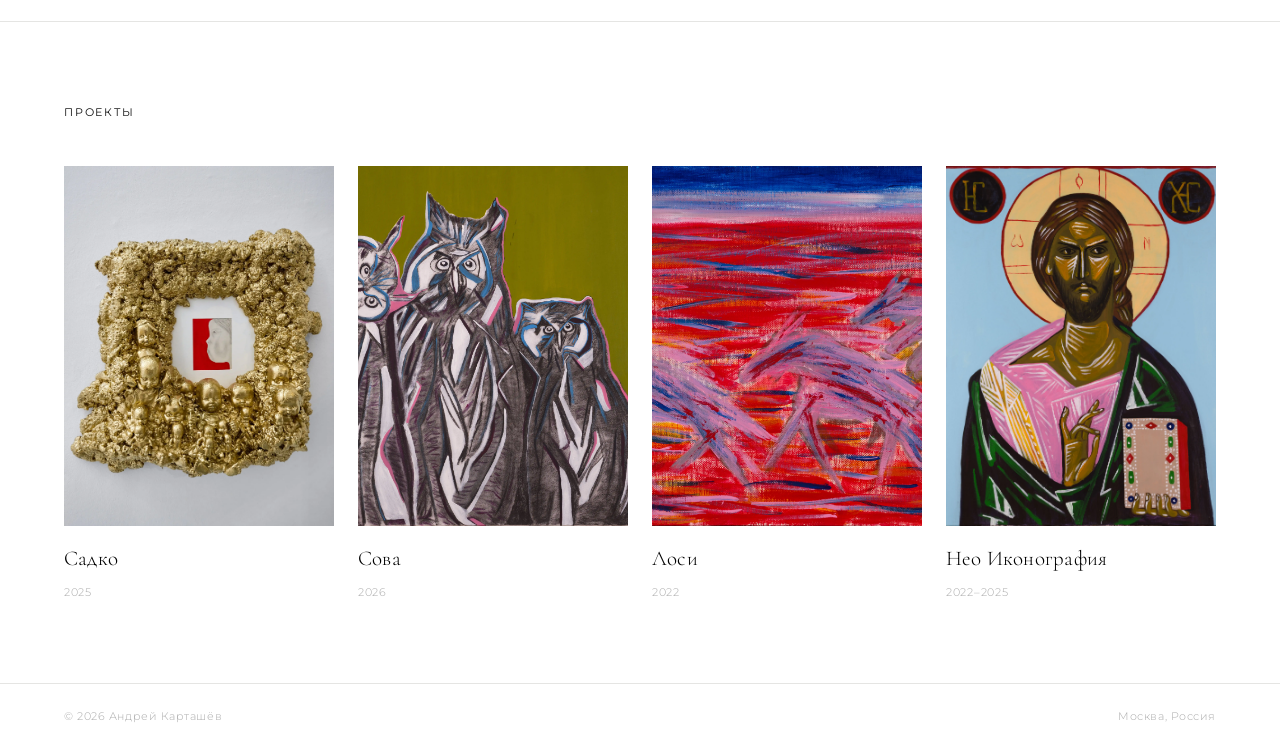
==== commit 288d123a: "в" ====
--- a/index.html
+++ b/index.html
@@ -21,7 +21,9 @@
     <li><a href="index.html" class="active" data-ru="Главная" data-en="Home">Главная</a></li>
     <li><a href="biography.html" data-ru="Биография" data-en="Biography">Биография</a></li>
     <li><a href="portfolio.html" data-ru="Портфолио" data-en="Portfolio">Портфолио</a></li>
-    <li><a href="contacts.html" data-ru="Контакты" data-en="Contacts">Контакты</a></li>
+    <li><a href="exhibitions.html" data-ru="Выставки" data-en="Exhibitions">Выставки</a></li>
+    <li><a href="exhibitions.html" data-ru="Выставки" data-en="Exhibitions">Выставки</a>
+  <a href="contacts.html" data-ru="Контакты" data-en="Contacts">Контакты</a></li>
   </ul>
   <div class="nav-lang">
     <button class="lang-btn active" data-lang="ru">RU</button>
@@ -38,6 +40,7 @@
   <a href="index.html" data-ru="Главная" data-en="Home">Главная</a>
   <a href="biography.html" data-ru="Биография" data-en="Biography">Биография</a>
   <a href="portfolio.html" data-ru="Портфолио" data-en="Portfolio">Портфолио</a>
+  <a href="exhibitions.html" data-ru="Выставки" data-en="Exhibitions">Выставки</a>
   <a href="contacts.html" data-ru="Контакты" data-en="Contacts">Контакты</a>
   <div class="nav-lang" style="margin-top:8px;">
     <button class="lang-btn active" data-lang="ru">RU</button>
